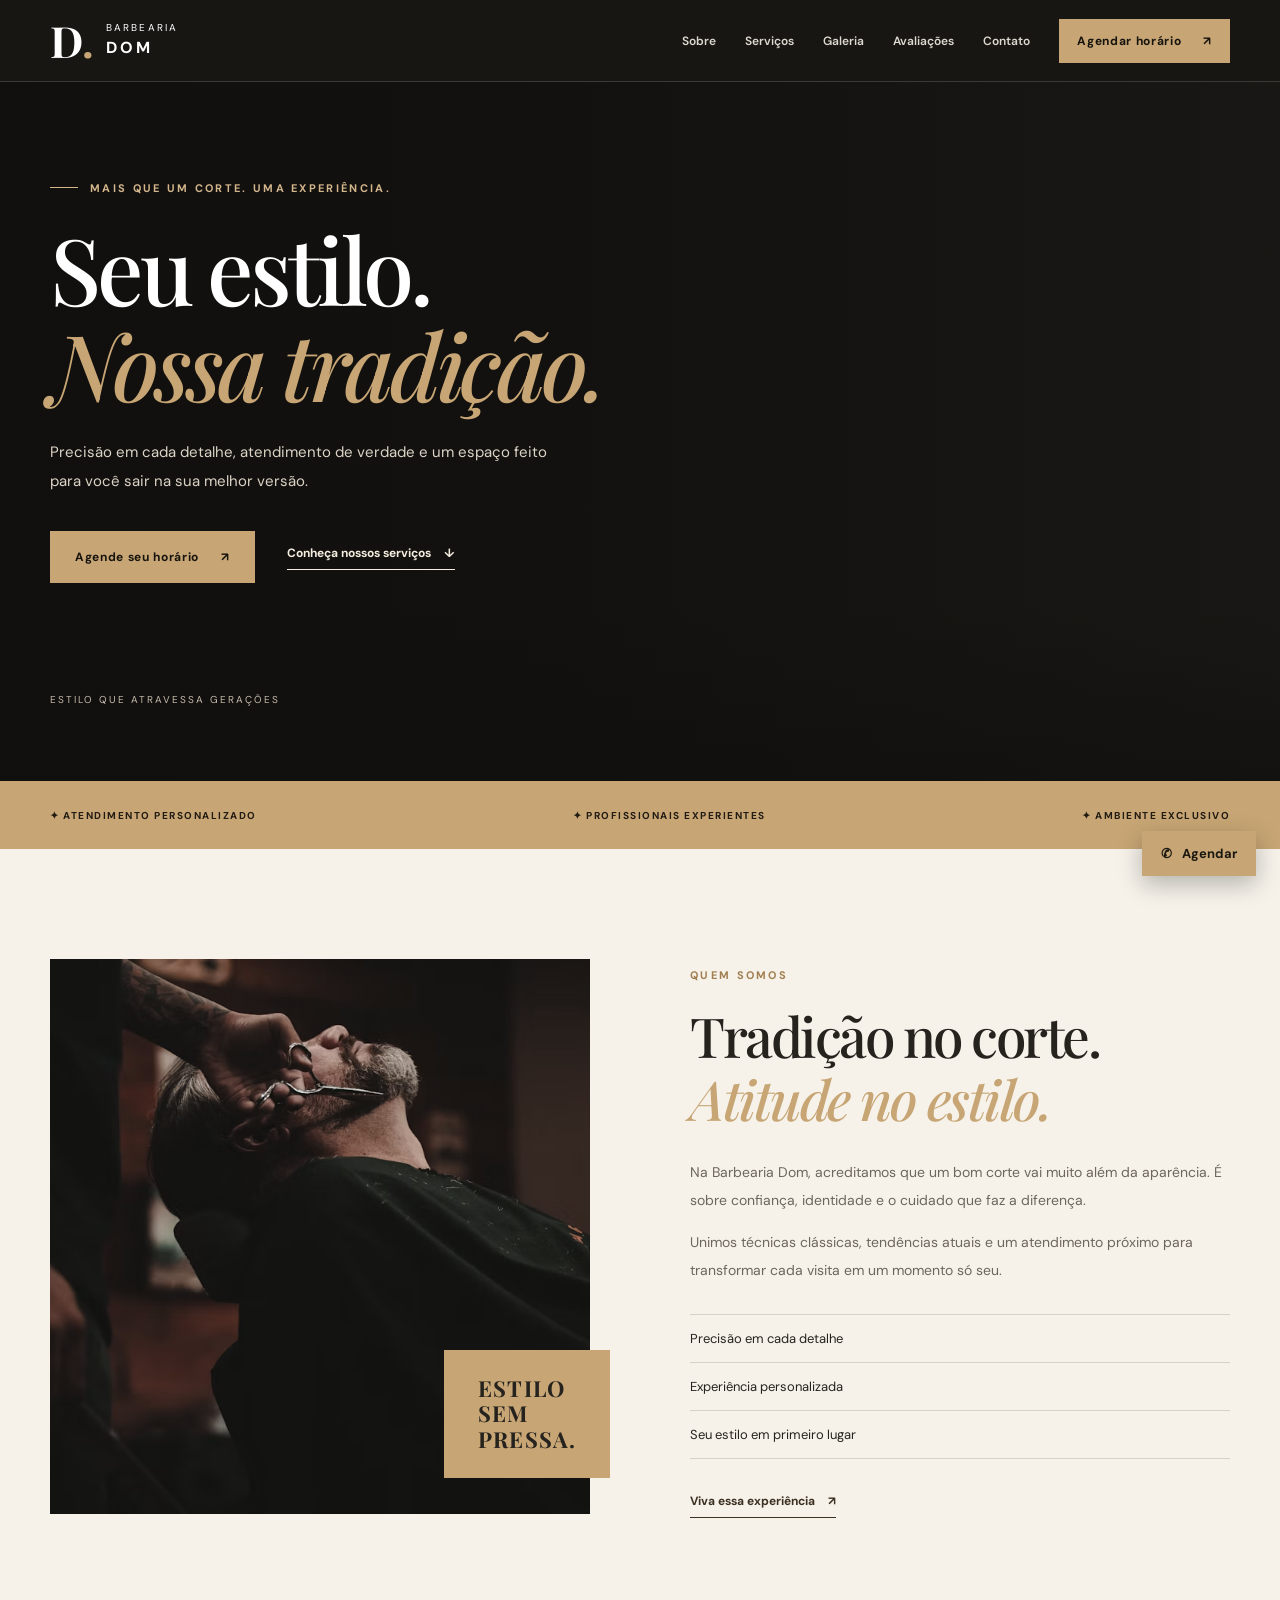
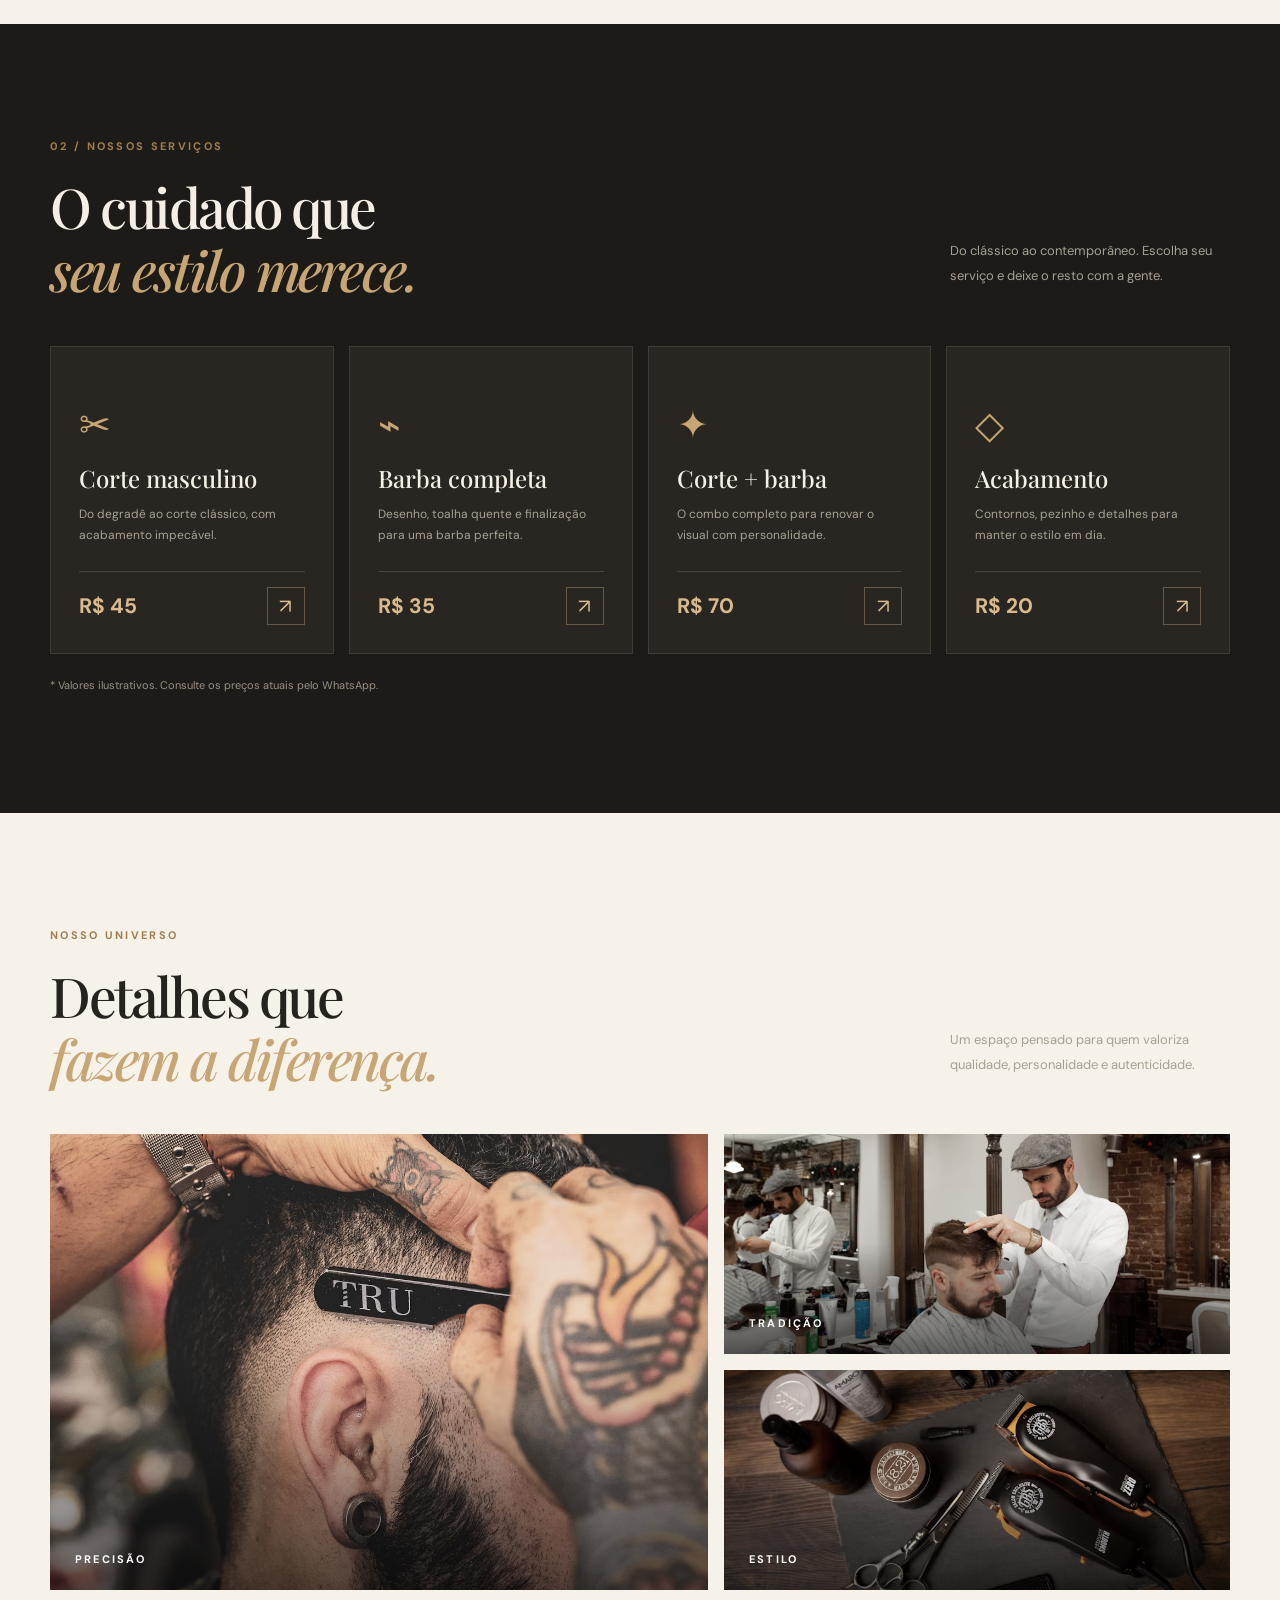
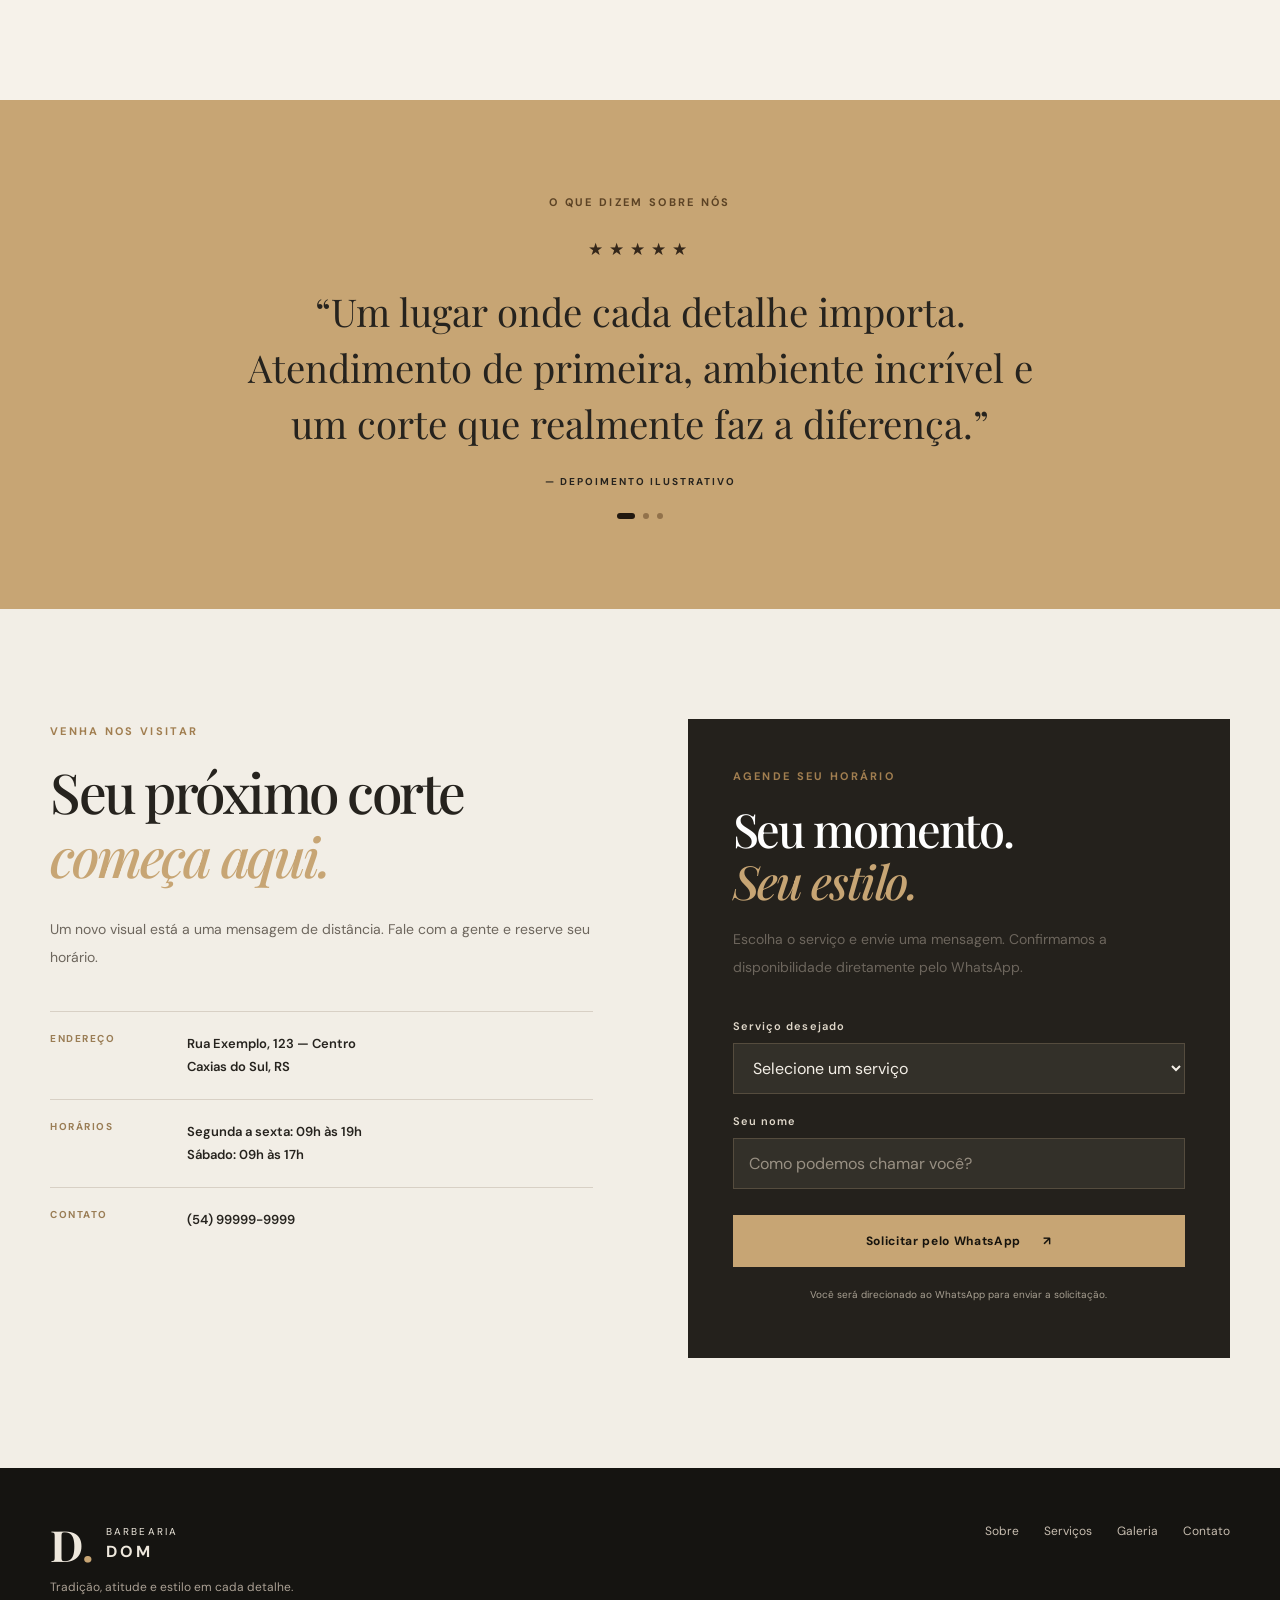
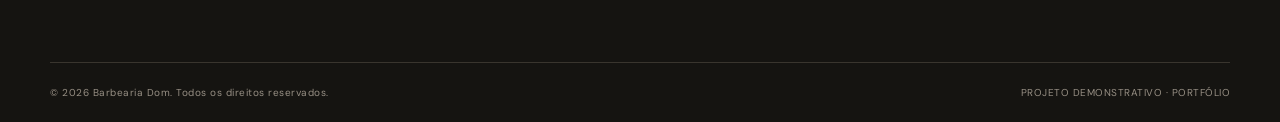
==== index.html @ 985c30ef "Publica site Barbearia Dom" ====
<!doctype html>
<html lang="pt-BR">
  <head>
    <meta charset="UTF-8" />
    <meta name="viewport" content="width=device-width, initial-scale=1" />
    <meta name="theme-color" content="#151411" />
    <meta
      name="description"
      content="Barbearia Dom — cortes clássicos, barba e estilo em um ambiente exclusivo. Agende seu horário."
    />
    <title>Barbearia Dom | Tradição & Estilo</title>
    <link rel="preconnect" href="https://fonts.googleapis.com" />
    <link rel="preconnect" href="https://fonts.gstatic.com" crossorigin />
    <link
      href="https://fonts.googleapis.com/css2?family=DM+Sans:wght@400;500;600;700&family=Playfair+Display:wght@500;600;700&display=swap"
      rel="stylesheet"
    />
    <link rel="stylesheet" href="style.css" />
    <script src="script.js" defer></script>
  </head>
  <body>
    <header class="header" id="inicio">
      <div class="container header-inner">
        <a href="#inicio" class="brand" aria-label="Barbearia Dom, início"
          ><span class="brand-mark">D<span>.</span></span
          ><span class="brand-text">BARBEARIA <strong>DOM</strong></span></a
        >
        <button
          class="menu-toggle"
          aria-label="Abrir menu"
          aria-expanded="false"
          aria-controls="menu"
        >
          <span></span><span></span><span></span>
        </button>
        <nav class="nav" id="menu" aria-label="Navegação principal">
          <a href="#sobre">Sobre</a><a href="#servicos">Serviços</a
          ><a href="#galeria">Galeria</a><a href="#avaliacoes">Avaliações</a
          ><a href="#contato">Contato</a>
          <a class="btn btn-small" href="#agendar"
            >Agendar horário <span aria-hidden="true">↗</span></a
          >
        </nav>
      </div>
    </header>
    <main>
      <section class="hero" aria-labelledby="hero-title">
        <div class="hero-photo"></div>
        <div class="hero-shade"></div>
        <div class="container hero-content">
          <span class="eyebrow"
            ><span class="line"></span> MAIS QUE UM CORTE. UMA
            EXPERIÊNCIA.</span
          >
          <h1 id="hero-title">Seu estilo.<br /><em>Nossa tradição.</em></h1>
          <p>
            Precisão em cada detalhe, atendimento de verdade e um espaço feito
            para você sair na sua melhor versão.
          </p>
          <div class="hero-actions">
            <a class="btn" href="#agendar"
              >Agende seu horário <span aria-hidden="true">↗</span></a
            ><a class="text-link" href="#servicos"
              >Conheça nossos serviços <span aria-hidden="true">↓</span></a
            >
          </div>
          <div class="hero-bottom">
            <span>ESTILO QUE ATRAVESSA GERAÇÕES</span>
          </div>
        </div>
      </section>
      <div class="highlights">
        <div class="container highlights-inner">
          <span>✦ ATENDIMENTO PERSONALIZADO</span
          ><span>✦ PROFISSIONAIS EXPERIENTES</span
          ><span>✦ AMBIENTE EXCLUSIVO</span>
        </div>
      </div>
      <section class="section about" id="sobre">
        <div class="container about-grid">
          <div class="about-image">
            <img
              src="imagens/sobre.jpg"
              alt="Barbeiro trabalhando com atenção aos detalhes"
              loading="lazy"
            />
            <div class="image-stamp">ESTILO<br />SEM<br />PRESSA.</div>
          </div>
          <div class="about-copy">
            <span class="eyebrow">QUEM SOMOS</span>
            <h2>Tradição no corte.<br /><em>Atitude no estilo.</em></h2>
            <p>
              Na Barbearia Dom, acreditamos que um bom corte vai muito além da
              aparência. É sobre confiança, identidade e o cuidado que faz a
              diferença.
            </p>
            <p>
              Unimos técnicas clássicas, tendências atuais e um atendimento
              próximo para transformar cada visita em um momento só seu.
            </p>
            <div class="about-features">
              <div>
                <span>Precisão em cada detalhe</span>
              </div>
              <div>
                <span>Experiência personalizada</span>
              </div>
              <div>
                <span>Seu estilo em primeiro lugar</span>
              </div>
            </div>
            <a href="#agendar" class="text-link dark"
              >Viva essa experiência <span aria-hidden="true">↗</span></a
            >
          </div>
        </div>
      </section>
      <section class="section services" id="servicos">
        <div class="container">
          <div class="section-heading">
            <div>
              <span class="eyebrow">02 / NOSSOS SERVIÇOS</span>
              <h2>O cuidado que<br /><em>seu estilo merece.</em></h2>
            </div>
            <p>
              Do clássico ao contemporâneo. Escolha seu serviço e deixe o resto
              com a gente.
            </p>
          </div>
          <div class="services-grid">
            <article class="service">
              <div class="service-icon">✂</div>
              <h3>Corte masculino</h3>
              <p>Do degradê ao corte clássico, com acabamento impecável.</p>
              <div class="service-footer">
                <strong>R$ 45</strong
                ><button
                  class="service-book"
                  data-service="Corte masculino"
                  aria-label="Agendar corte masculino"
                >
                  ↗
                </button>
              </div>
            </article>
            <article class="service">
              <div class="service-icon">⌁</div>
              <h3>Barba completa</h3>
              <p>
                Desenho, toalha quente e finalização para uma barba perfeita.
              </p>
              <div class="service-footer">
                <strong>R$ 35</strong
                ><button
                  class="service-book"
                  data-service="Barba completa"
                  aria-label="Agendar barba completa"
                >
                  ↗
                </button>
              </div>
            </article>
            <article class="service">
              <div class="service-icon">✦</div>
              <h3>Corte + barba</h3>
              <p>O combo completo para renovar o visual com personalidade.</p>
              <div class="service-footer">
                <strong>R$ 70</strong
                ><button
                  class="service-book"
                  data-service="Corte e barba"
                  aria-label="Agendar corte e barba"
                >
                  ↗
                </button>
              </div>
            </article>
            <article class="service">
              <div class="service-icon">◇</div>
              <h3>Acabamento</h3>
              <p>Contornos, pezinho e detalhes para manter o estilo em dia.</p>
              <div class="service-footer">
                <strong>R$ 20</strong
                ><button
                  class="service-book"
                  data-service="Acabamento"
                  aria-label="Agendar acabamento"
                >
                  ↗
                </button>
              </div>
            </article>
          </div>
          <p class="services-note">
            * Valores ilustrativos. Consulte os preços atuais pelo WhatsApp.
          </p>
        </div>
      </section>
      <section class="section gallery" id="galeria">
        <div class="container">
          <div class="section-heading">
            <div>
              <span class="eyebrow">NOSSO UNIVERSO</span>
              <h2>Detalhes que<br /><em>fazem a diferença.</em></h2>
            </div>
            <p>
              Um espaço pensado para quem valoriza qualidade, personalidade e
              autenticidade.
            </p>
          </div>
          <div class="gallery-grid">
            <div class="gallery-item gallery-large">
              <img
                src="imagens/galeria-1.jpg"
                alt="Barbeiro realizando corte masculino"
                loading="lazy"
              /><span>PRECISÃO</span>
            </div>
            <div class="gallery-item">
              <img
                src="imagens/galeria-3.jpg"
                alt="Detalhes de uma barbearia"
                loading="lazy"
              /><span>TRADIÇÃO</span>
            </div>
            <div class="gallery-item">
              <img
                src="imagens/galeria-2.jpg"
                alt="Equipamentos e ambiente de barbearia"
                loading="lazy"
              /><span>ESTILO</span>
            </div>
          </div>
        </div>
      </section>
      <section class="quote-section" id="avaliacoes">
        <div class="container quote-inner">
          <span class="eyebrow">O QUE DIZEM SOBRE NÓS</span>
          <div class="stars" aria-label="5 estrelas">★★★★★</div>
          <blockquote>
            “Um lugar onde cada detalhe importa. Atendimento de primeira,
            ambiente incrível e um corte que realmente faz a diferença.”
          </blockquote>
          <p>— DEPOIMENTO ILUSTRATIVO</p>
          <div class="quote-dots" aria-hidden="true">
            <span class="active"></span><span></span><span></span>
          </div>
        </div>
      </section>
      <section class="section contact" id="contato">
        <div class="container contact-grid">
          <div>
            <span class="eyebrow">VENHA NOS VISITAR</span>
            <h2>Seu próximo corte<br /><em>começa aqui.</em></h2>
            <p>
              Um novo visual está a uma mensagem de distância. Fale com a gente
              e reserve seu horário.
            </p>
            <div class="contact-list">
              <div>
                <span>ENDEREÇO</span
                ><strong
                  >Rua Exemplo, 123 — Centro<br />Caxias do Sul, RS</strong
                >
              </div>
              <div>
                <span>HORÁRIOS</span
                ><strong
                  >Segunda a sexta: 09h às 19h<br />Sábado: 09h às 17h</strong
                >
              </div>
              <div>
                <span>CONTATO</span
                ><strong id="phone-display">(54) 99999-9999</strong>
              </div>
            </div>
          </div>
          <div class="booking-card" id="agendar">
            <span class="eyebrow">AGENDE SEU HORÁRIO</span>
            <h3>Seu momento.<br /><em>Seu estilo.</em></h3>
            <p>
              Escolha o serviço e envie uma mensagem. Confirmamos a
              disponibilidade diretamente pelo WhatsApp.
            </p>
            <form id="booking-form">
              <label for="booking-service">Serviço desejado</label
              ><select id="booking-service" required>
                <option value="">Selecione um serviço</option>
                <option>Corte masculino</option>
                <option>Barba completa</option>
                <option>Corte e barba</option>
                <option>Acabamento</option></select
              ><label for="booking-name">Seu nome</label
              ><input
                id="booking-name"
                type="text"
                maxlength="80"
                placeholder="Como podemos chamar você?"
                required
              /><button class="btn" type="submit">
                Solicitar pelo WhatsApp <span aria-hidden="true">↗</span>
              </button>
              <p class="booking-hint">
                Você será direcionado ao WhatsApp para enviar a solicitação.
              </p>
            </form>
          </div>
        </div>
      </section>
    </main>
    <footer class="footer">
      <div class="container footer-top">
        <div>
          <a href="#inicio" class="brand"
            ><span class="brand-mark">D<span>.</span></span
            ><span class="brand-text">BARBEARIA <strong>DOM</strong></span></a
          >
          <p>Tradição, atitude e estilo em cada detalhe.</p>
        </div>
        <div class="footer-links">
          <a href="#sobre">Sobre</a><a href="#servicos">Serviços</a
          ><a href="#galeria">Galeria</a><a href="#contato">Contato</a>
        </div>
      </div>
      <div class="container footer-bottom">
        <span
          >© <span id="year"></span> Barbearia Dom. Todos os direitos
          reservados.</span
        ><span>PROJETO DEMONSTRATIVO · PORTFÓLIO</span>
      </div>
    </footer>
    <a href="#agendar" class="floating-book" aria-label="Agendar horário"
      >✆ <span>Agendar</span></a
    >
  </body>
</html>
---- style.css ----
:root {
  --bg: #151411;
  --dark: #1e1c18;
  --cream: #f6f2ea;
  --muted: #bdb5a7;
  --gold: #c7a574;
  --text: #26231e;
  --border: rgba(255, 255, 255, 0.15);
}
* {
  box-sizing: border-box;
}
html {
  scroll-behavior: smooth;
  scroll-padding-top: 82px;
}
body {
  margin: 0;
  font-family: "DM Sans", sans-serif;
  color: var(--text);
  background: var(--cream);
}
a {
  color: inherit;
  text-decoration: none;
}
button,
input,
select {
  font: inherit;
}
button {
  cursor: pointer;
}
img {
  display: block;
  width: 100%;
  height: 100%;
  object-fit: cover;
}
.container {
  width: min(1180px, calc(100% - 48px));
  margin: auto;
}
.header {
  height: 82px;
  position: sticky;
  top: 0;
  z-index: 100;
  background: #171612;
  color: #fff;
  border-bottom: 1px solid var(--border);
}
.header-inner {
  height: 100%;
  display: flex;
  align-items: center;
  justify-content: space-between;
}
.brand {
  display: inline-flex;
  align-items: center;
  gap: 12px;
  flex-shrink: 0;
}
.brand-mark {
  font-family: "Playfair Display", serif;
  font-size: 43px;
  font-weight: 700;
  line-height: 1;
}
.brand-mark span {
  color: var(--gold);
}
.brand-text {
  font-size: 10px;
  letter-spacing: 0.21em;
  line-height: 1.55;
}
.brand-text strong {
  display: block;
  font-size: 16px;
  letter-spacing: 0.19em;
}
.nav {
  display: flex;
  align-items: center;
  gap: 29px;
}
.nav > a:not(.btn) {
  font-size: 12px;
  font-weight: 600;
  color: #ded9d0;
  transition: color 0.2s;
}
.nav > a:hover {
  color: var(--gold);
}
.btn {
  display: inline-flex;
  justify-content: center;
  align-items: center;
  gap: 22px;
  padding: 17px 24px;
  background: var(--gold);
  border: 1px solid var(--gold);
  color: #17140e;
  font-weight: 700;
  font-size: 12px;
  letter-spacing: 0.055em;
  transition:
    background 0.2s,
    transform 0.2s;
}
.btn:hover {
  background: #dfbd8b;
  transform: translateY(-2px);
}
.btn-small {
  padding: 13px 17px;
}
.menu-toggle {
  display: none;
  background: none;
  border: 0;
  padding: 10px;
}
.menu-toggle span {
  display: block;
  width: 25px;
  height: 2px;
  background: #fff;
  margin: 5px 0;
}
.hero {
  position: relative;
  min-height: 670px;
  background: #1a1916;
  color: white;
  display: flex;
  align-items: center;
  overflow: hidden;
}
.hero-photo {
  position: absolute;
  inset: 0;
  background: url("https://images.unsplash.com/photo-1599351431202-1e0f0137899a?auto=format&fit=crop&w=1900&q=90")
    center 38% / cover;
}
.hero-shade {
  position: absolute;
  inset: 0;
  background:
    linear-gradient(
      90deg,
      rgba(16, 15, 13, 0.95) 0%,
      rgba(16, 15, 13, 0.78) 44%,
      rgba(16, 15, 13, 0.16) 100%
    ),
    linear-gradient(0deg, rgba(15, 14, 12, 0.6), transparent 25%);
}
.hero-content {
  position: relative;
  z-index: 1;
  padding: 90px 0 75px;
}
.eyebrow {
  display: inline-flex;
  align-items: center;
  gap: 12px;
  font-size: 11px;
  font-weight: 700;
  letter-spacing: 0.21em;
  color: #a17e50;
  text-transform: uppercase;
}
.hero .eyebrow {
  color: #d4b68c;
}
.line {
  height: 1px;
  width: 28px;
  background: currentColor;
}
.hero h1,
h2,
.booking-card h3 {
  font-family: "Playfair Display", serif;
  letter-spacing: -0.045em;
  font-weight: 500;
}
.hero h1 {
  font-size: clamp(55px, 7.2vw, 104px);
  line-height: 1.05;
  margin: 25px 0;
}
.hero h1 em,
h2 em,
.booking-card h3 em {
  color: var(--gold);
  font-weight: 500;
}
.hero p {
  max-width: 500px;
  color: #ddd4c7;
  line-height: 1.9;
  font-size: 15px;
}
.hero-actions {
  display: flex;
  align-items: center;
  gap: 32px;
  margin-top: 36px;
  flex-wrap: wrap;
}
.text-link {
  font-size: 12px;
  font-weight: 700;
  border-bottom: 1px solid currentColor;
  padding-bottom: 8px;
  color: #f5ede0;
}
.text-link span {
  margin-left: 10px;
}
.text-link.dark {
  color: #3c3021;
}
.hero-bottom {
  display: flex;
  justify-content: space-between;
  margin-top: 110px;
  font-size: 10px;
  letter-spacing: 0.2em;
  color: #c5baab;
}
.highlights {
  background: #c7a574;
  color: #211b13;
}
.highlights-inner {
  min-height: 68px;
  display: flex;
  align-items: center;
  justify-content: space-between;
  gap: 18px;
}
.highlights span {
  font-size: 10px;
  letter-spacing: 0.15em;
  font-weight: 700;
}
.section {
  padding: 110px 0;
}
.about-grid {
  display: grid;
  grid-template-columns: 1fr 1fr;
  gap: 100px;
  align-items: center;
}
.about-image {
  height: 555px;
  position: relative;
  background: #bcb0a0;
}
.about-image img {
  filter: saturate(0.7);
}
.image-stamp {
  position: absolute;
  right: -20px;
  bottom: 36px;
  background: var(--gold);
  padding: 26px 34px;
  font-family: "Playfair Display", serif;
  font-size: 22px;
  font-weight: 700;
  line-height: 1.15;
  letter-spacing: 0.05em;
}
.about h2,
.section-heading h2,
.contact h2 {
  font-size: clamp(39px, 4.3vw, 62px);
  line-height: 1.15;
  margin: 20px 0 28px;
}
.about-copy > p,
.contact-grid > div > p {
  font-size: 14px;
  line-height: 2;
  color: #6d665d;
}
.about-features {
  margin: 30px 0;
  border-top: 1px solid #d9d1c5;
}
.about-features > div {
  display: flex;
  gap: 20px;
  padding: 15px 0;
  border-bottom: 1px solid #d9d1c5;
  font-size: 13px;
}
.about-features strong {
  color: #ae8a5b;
}
.services {
  background: #1d1b18;
  color: #f4eee4;
}
.section-heading {
  display: flex;
  justify-content: space-between;
  align-items: end;
  gap: 30px;
  margin-bottom: 44px;
}
.section-heading h2 {
  margin-bottom: 0;
}
.section-heading > p {
  max-width: 280px;
  color: #a8a092;
  font-size: 13px;
  line-height: 1.9;
}
.services-grid {
  display: grid;
  grid-template-columns: repeat(4, 1fr);
  gap: 15px;
}
.service {
  background: #292621;
  border: 1px solid #403b33;
  padding: 28px;
  min-height: 300px;
  display: flex;
  flex-direction: column;
  transition:
    border-color 0.2s,
    transform 0.2s;
}
.service:hover {
  border-color: var(--gold);
  transform: translateY(-4px);
}
.service-number {
  font-size: 10px;
  color: #968a79;
  letter-spacing: 0.2em;
}
.service-icon {
  font-size: 38px;
  color: var(--gold);
  margin: 25px 0 12px;
}
.service h3 {
  font-family: "Playfair Display", serif;
  font-size: 24px;
  font-weight: 500;
  margin: 0 0 10px;
}
.service p {
  color: #a8a093;
  font-size: 12px;
  line-height: 1.8;
  margin: 0 0 24px;
}
.service-footer {
  margin-top: auto;
  padding-top: 15px;
  border-top: 1px solid #49443c;
  display: flex;
  align-items: center;
  justify-content: space-between;
}
.service-footer strong {
  font-size: 21px;
  color: #d9ba8e;
}
.service-book {
  width: 38px;
  height: 38px;
  border: 1px solid #655847;
  color: #d9ba8e;
  background: transparent;
  font-size: 20px;
}
.service-book:hover {
  background: var(--gold);
  color: #17140e;
}
.services-note {
  font-size: 11px;
  color: #999083;
  margin-top: 24px;
}
.gallery-grid {
  display: grid;
  grid-template-columns: 1.3fr 1fr;
  grid-template-rows: 220px 220px;
  gap: 16px;
}
.gallery-item {
  position: relative;
  overflow: hidden;
  background: #b6afa5;
}
.gallery-large {
  grid-row: span 2;
}
.gallery-item img {
  transition: transform 0.5s;
  filter: saturate(0.65);
}
.gallery-item:hover img {
  transform: scale(1.06);
}
.gallery-item:after {
  content: "";
  position: absolute;
  inset: 50% 0 0;
  background: linear-gradient(transparent, rgba(0, 0, 0, 0.6));
}
.gallery-item span {
  position: absolute;
  z-index: 1;
  bottom: 24px;
  left: 25px;
  color: white;
  font-size: 11px;
  letter-spacing: 0.2em;
  font-weight: 700;
}
.quote-section {
  background: #c7a574;
  text-align: center;
  padding: 90px 0;
}
.quote-inner {
  max-width: 840px;
}
.quote-inner .eyebrow {
  color: #5c4325;
}
.stars {
  margin-top: 27px;
  letter-spacing: 6px;
  color: #34271a;
  font-size: 17px;
}
.quote-inner blockquote {
  font-family: "Playfair Display", serif;
  font-size: clamp(25px, 3vw, 40px);
  line-height: 1.45;
  margin: 24px 0;
}
.quote-inner p {
  font-size: 10px;
  letter-spacing: 0.2em;
  font-weight: 700;
}
.quote-dots {
  display: flex;
  gap: 8px;
  justify-content: center;
  margin-top: 25px;
}
.quote-dots span {
  width: 6px;
  height: 6px;
  background: #92724b;
  border-radius: 50%;
}
.quote-dots .active {
  background: #21180f;
  width: 18px;
  border-radius: 5px;
}
.contact {
  background: #f2eee6;
}
.contact-grid {
  display: grid;
  grid-template-columns: 1fr 1fr;
  gap: 95px;
  align-items: start;
}
.contact-list {
  margin-top: 40px;
}
.contact-list > div {
  display: grid;
  grid-template-columns: 125px 1fr;
  gap: 12px;
  padding: 20px 0;
  border-top: 1px solid #d8d0c5;
}
.contact-list span {
  font-size: 10px;
  letter-spacing: 0.15em;
  color: #9a7d55;
  font-weight: 700;
}
.contact-list strong {
  font-size: 13px;
  line-height: 1.8;
  font-weight: 600;
}
.booking-card {
  background: #24211c;
  color: #fff;
  padding: 45px;
}
.booking-card h3 {
  font-size: 47px;
  line-height: 1.1;
  margin: 18px 0;
}
.booking-card > p {
  color: #b7ad9e;
  font-size: 13px;
  line-height: 1.9;
  margin-bottom: 28px;
}
.booking-card form {
  display: flex;
  flex-direction: column;
  gap: 10px;
}
.booking-card label {
  font-size: 11px;
  letter-spacing: 0.1em;
  color: #e0d8ca;
  font-weight: 600;
  margin-top: 10px;
}
.booking-card select,
.booking-card input {
  height: 51px;
  padding: 0 15px;
  background: #333029;
  border: 1px solid #554c3e;
  color: #f4efe7;
  border-radius: 0;
  width: 100%;
}
.booking-card input::placeholder {
  color: #999083;
}
.booking-card .btn {
  margin-top: 16px;
}
.booking-hint {
  font-size: 10px;
  color: #a8a092;
  text-align: center;
  line-height: 1.6;
}
.footer {
  background: #151411;
  color: #eee8dd;
  padding: 55px 0 0;
}
.footer-top {
  display: flex;
  justify-content: space-between;
  align-items: start;
  padding-bottom: 55px;
}
.footer-top p {
  font-size: 12px;
  color: #aaa094;
}
.footer-links {
  display: flex;
  gap: 25px;
  flex-wrap: wrap;
  font-size: 12px;
  color: #c7bdb0;
}
.footer-links a:hover {
  color: var(--gold);
}
.footer-bottom {
  border-top: 1px solid #39352e;
  display: flex;
  justify-content: space-between;
  gap: 20px;
  padding: 23px 0;
  color: #978f84;
  font-size: 10px;
  letter-spacing: 0.05em;
}
.floating-book {
  position: fixed;
  bottom: 24px;
  right: 24px;
  z-index: 50;
  background: var(--gold);
  color: #1b1711;
  box-shadow: 0 8px 25px #0004;
  padding: 14px 19px;
  font-size: 13px;
  font-weight: 700;
  display: flex;
  align-items: center;
  gap: 10px;
}
.floating-book:hover {
  background: #e1bd88;
}
@media (max-width: 1050px) {
  .nav {
    gap: 15px;
  }
  .nav > a:not(.btn) {
    font-size: 11px;
  }
  .about-grid,
  .contact-grid {
    gap: 45px;
  }
  .services-grid {
    grid-template-columns: repeat(2, 1fr);
  }
  .service {
    min-height: 270px;
  }
  .about-image {
    height: 500px;
  }
}
@media (max-width: 760px) {
  .container {
    width: min(100% - 36px, 1180px);
  }
  .header {
    height: 70px;
  }
  .menu-toggle {
    display: block;
    z-index: 2;
  }
  .nav {
    position: absolute;
    top: 70px;
    left: 0;
    right: 0;
    background: #171612;
    display: none;
    flex-direction: column;
    align-items: stretch;
    padding: 22px 18px 28px;
    gap: 0;
    border-top: 1px solid #3a362f;
    box-shadow: 0 18px 30px #0005;
  }
  .nav.open {
    display: flex;
  }
  .nav a {
    padding: 13px 10px;
  }
  .nav .btn {
    margin-top: 10px;
  }
  .hero {
    min-height: 620px;
  }
  .hero-photo {
    background-position: 62% center;
  }
  .hero-shade {
    background:
      linear-gradient(90deg, rgba(16, 15, 13, 0.94), rgba(16, 15, 13, 0.52)),
      linear-gradient(0deg, rgba(16, 15, 13, 0.7), transparent 40%);
  }
  .hero-content {
    padding: 70px 0 35px;
  }
  .hero h1 {
    font-size: clamp(52px, 11vw, 78px);
  }
  .hero-bottom {
    margin-top: 95px;
  }
  .highlights-inner {
    justify-content: center;
    flex-wrap: wrap;
    padding: 17px 0;
    gap: 10px 25px;
  }
  .highlights span {
    font-size: 9px;
  }
  .section {
    padding: 70px 0;
  }
  .about-grid,
  .contact-grid {
    grid-template-columns: 1fr;
    gap: 42px;
  }
  .about-image {
    height: 420px;
    margin-right: 14px;
  }
  .about-copy {
    padding-top: 5px;
  }
  .section-heading {
    display: block;
  }
  .section-heading > p {
    max-width: 480px;
  }
  .gallery-grid {
    grid-template-rows: 190px 190px;
  }
  .quote-section {
    padding: 70px 0;
  }
  .footer-top {
    gap: 30px;
    flex-direction: column;
  }
  .footer-bottom {
    flex-direction: column;
  }
  .booking-card {
    padding: 32px 25px;
  }
}
@media (max-width: 480px) {
  .hero-actions {
    align-items: flex-start;
    flex-direction: column;
    gap: 23px;
  }
  .hero-bottom {
    font-size: 8px;
  }
  .highlights span {
    font-size: 8px;
  }
  .services-grid {
    grid-template-columns: 1fr;
  }
  .service {
    min-height: 255px;
  }
  .gallery-grid {
    grid-template-columns: 1fr 1fr;
    grid-template-rows: 210px 145px;
  }
  .gallery-large {
    grid-column: span 2;
    grid-row: span 1;
  }
  .gallery-item span {
    font-size: 9px;
    left: 12px;
    bottom: 15px;
  }
  .contact-list > div {
    grid-template-columns: 90px 1fr;
  }
  .booking-card h3 {
    font-size: 40px;
  }
  .floating-book {
    right: 15px;
    bottom: 15px;
  }
  .image-stamp {
    right: -12px;
    padding: 18px;
    font-size: 18px;
  }
}
@media (prefers-reduced-motion: reduce) {
  html {
    scroll-behavior: auto;
  }
  *,
  *:before,
  *:after {
    transition: none !important;
    animation: none !important;
  }
}
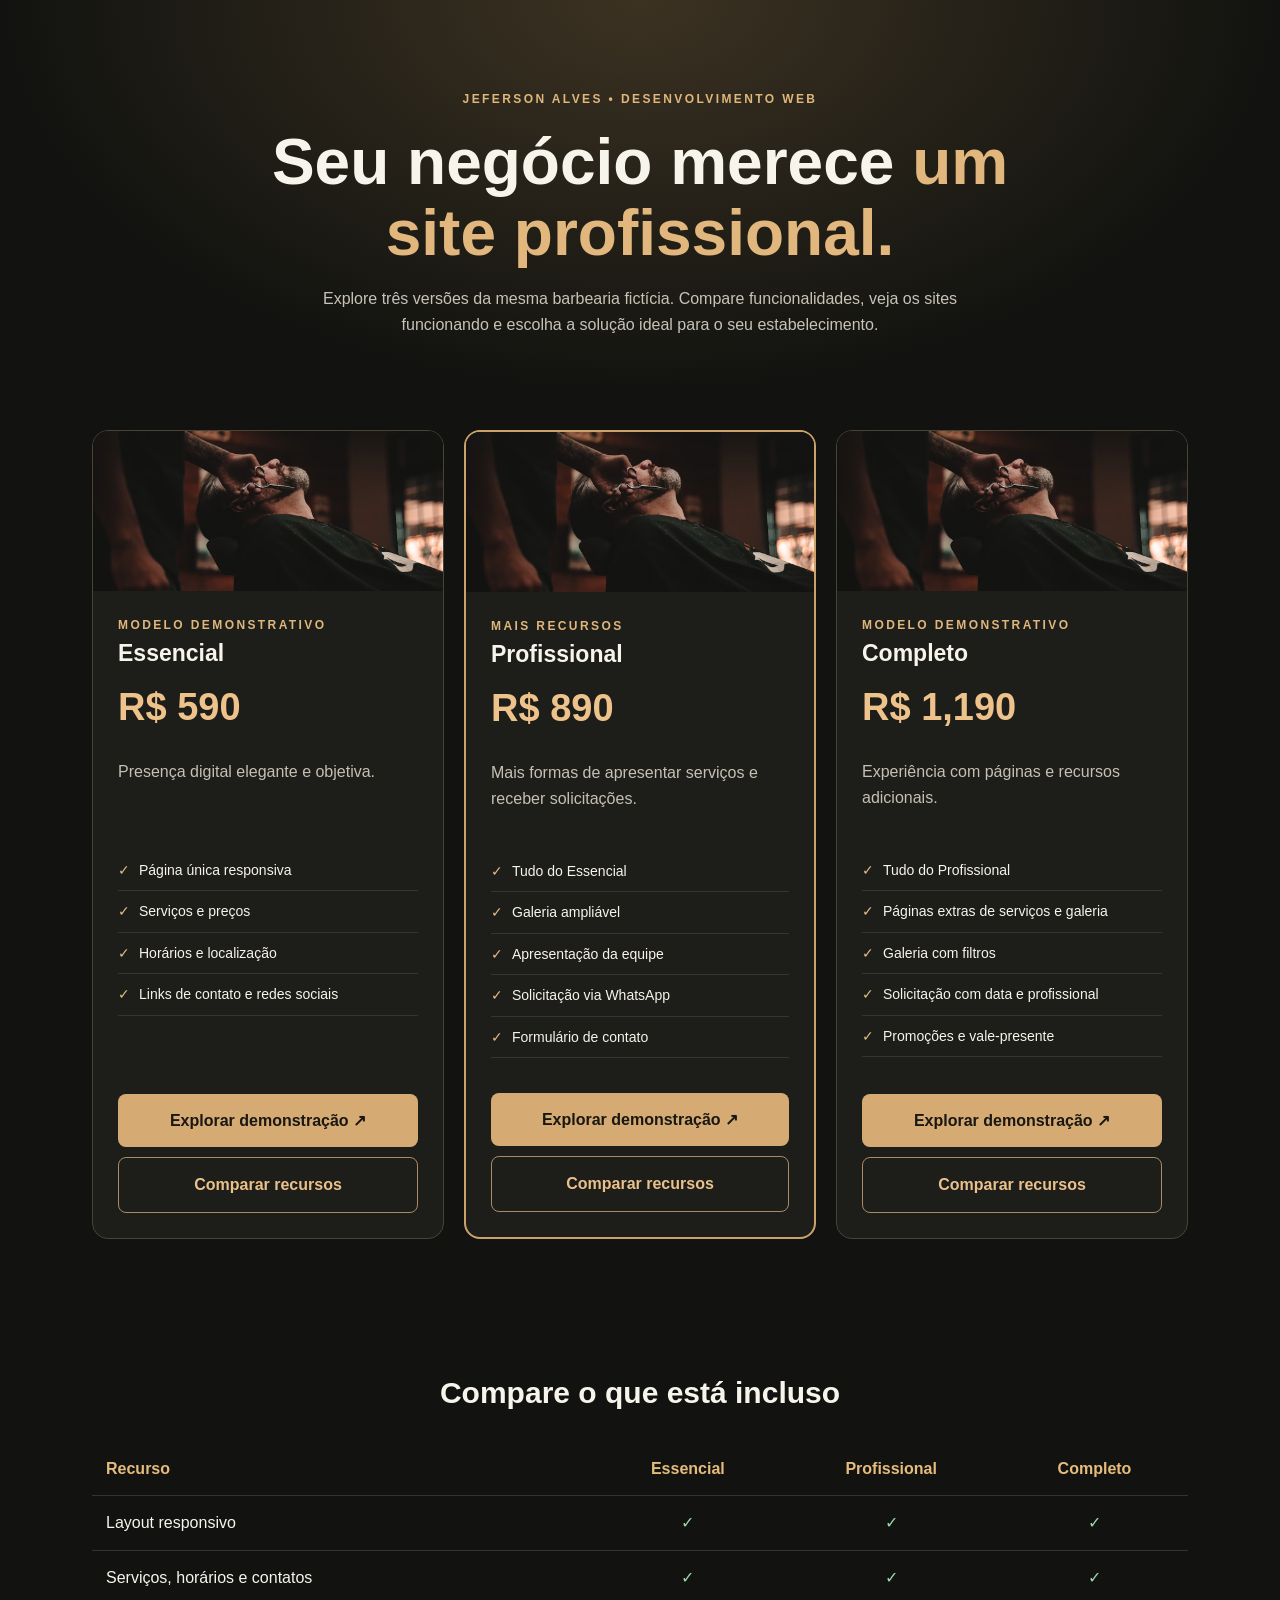
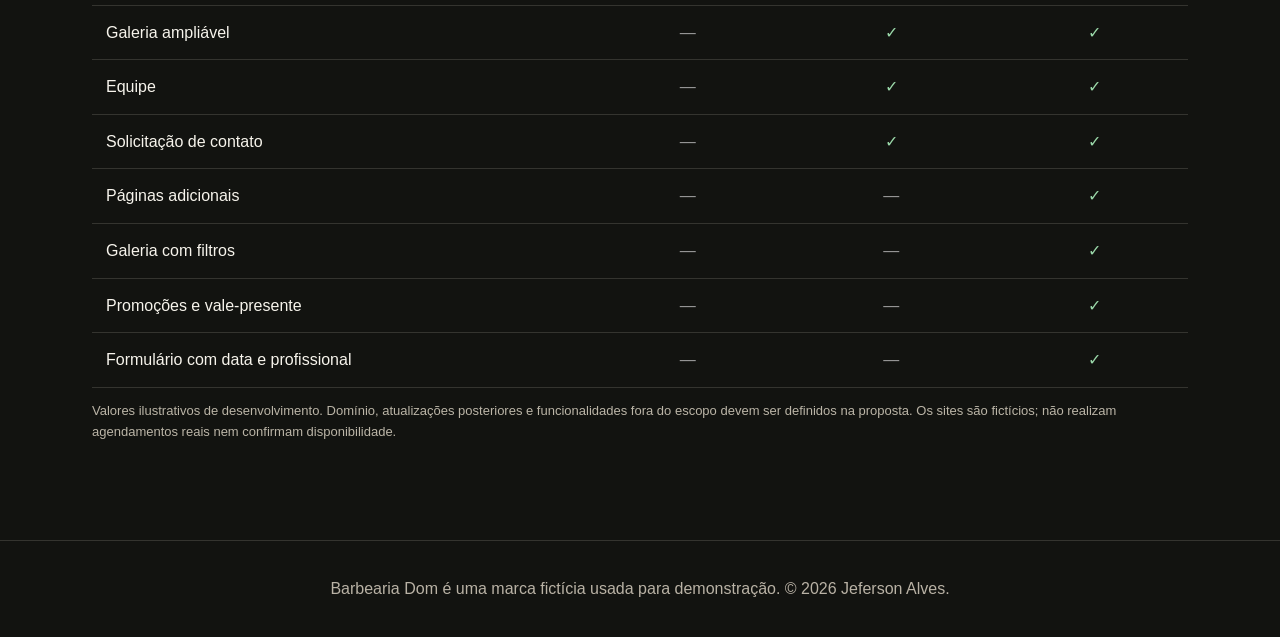
==== commit 0a92076c: "Atualiza Barbearia Dom para V3 com tres planos" ====
--- a/index.html
+++ b/index.html
@@ -1,336 +1,4 @@
-<!doctype html>
-<html lang="pt-BR">
-  <head>
-    <meta charset="UTF-8" />
-    <meta name="viewport" content="width=device-width, initial-scale=1" />
-    <meta name="theme-color" content="#151411" />
-    <meta
-      name="description"
-      content="Barbearia Dom — cortes clássicos, barba e estilo em um ambiente exclusivo. Agende seu horário."
-    />
-    <title>Barbearia Dom | Tradição & Estilo</title>
-    <link rel="preconnect" href="https://fonts.googleapis.com" />
-    <link rel="preconnect" href="https://fonts.gstatic.com" crossorigin />
-    <link
-      href="https://fonts.googleapis.com/css2?family=DM+Sans:wght@400;500;600;700&family=Playfair+Display:wght@500;600;700&display=swap"
-      rel="stylesheet"
-    />
-    <link rel="stylesheet" href="style.css" />
-    <script src="script.js" defer></script>
-  </head>
-  <body>
-    <header class="header" id="inicio">
-      <div class="container header-inner">
-        <a href="#inicio" class="brand" aria-label="Barbearia Dom, início"
-          ><span class="brand-mark">D<span>.</span></span
-          ><span class="brand-text">BARBEARIA <strong>DOM</strong></span></a
-        >
-        <button
-          class="menu-toggle"
-          aria-label="Abrir menu"
-          aria-expanded="false"
-          aria-controls="menu"
-        >
-          <span></span><span></span><span></span>
-        </button>
-        <nav class="nav" id="menu" aria-label="Navegação principal">
-          <a href="#sobre">Sobre</a><a href="#servicos">Serviços</a
-          ><a href="#galeria">Galeria</a><a href="#avaliacoes">Avaliações</a
-          ><a href="#contato">Contato</a>
-          <a class="btn btn-small" href="#agendar"
-            >Agendar horário <span aria-hidden="true">↗</span></a
-          >
-        </nav>
-      </div>
-    </header>
-    <main>
-      <section class="hero" aria-labelledby="hero-title">
-        <div class="hero-photo"></div>
-        <div class="hero-shade"></div>
-        <div class="container hero-content">
-          <span class="eyebrow"
-            ><span class="line"></span> MAIS QUE UM CORTE. UMA
-            EXPERIÊNCIA.</span
-          >
-          <h1 id="hero-title">Seu estilo.<br /><em>Nossa tradição.</em></h1>
-          <p>
-            Precisão em cada detalhe, atendimento de verdade e um espaço feito
-            para você sair na sua melhor versão.
-          </p>
-          <div class="hero-actions">
-            <a class="btn" href="#agendar"
-              >Agende seu horário <span aria-hidden="true">↗</span></a
-            ><a class="text-link" href="#servicos"
-              >Conheça nossos serviços <span aria-hidden="true">↓</span></a
-            >
-          </div>
-          <div class="hero-bottom">
-            <span>ESTILO QUE ATRAVESSA GERAÇÕES</span>
-          </div>
-        </div>
-      </section>
-      <div class="highlights">
-        <div class="container highlights-inner">
-          <span>✦ ATENDIMENTO PERSONALIZADO</span
-          ><span>✦ PROFISSIONAIS EXPERIENTES</span
-          ><span>✦ AMBIENTE EXCLUSIVO</span>
-        </div>
-      </div>
-      <section class="section about" id="sobre">
-        <div class="container about-grid">
-          <div class="about-image">
-            <img
-              src="imagens/sobre.jpg"
-              alt="Barbeiro trabalhando com atenção aos detalhes"
-              loading="lazy"
-            />
-            <div class="image-stamp">ESTILO<br />SEM<br />PRESSA.</div>
-          </div>
-          <div class="about-copy">
-            <span class="eyebrow">QUEM SOMOS</span>
-            <h2>Tradição no corte.<br /><em>Atitude no estilo.</em></h2>
-            <p>
-              Na Barbearia Dom, acreditamos que um bom corte vai muito além da
-              aparência. É sobre confiança, identidade e o cuidado que faz a
-              diferença.
-            </p>
-            <p>
-              Unimos técnicas clássicas, tendências atuais e um atendimento
-              próximo para transformar cada visita em um momento só seu.
-            </p>
-            <div class="about-features">
-              <div>
-                <span>Precisão em cada detalhe</span>
-              </div>
-              <div>
-                <span>Experiência personalizada</span>
-              </div>
-              <div>
-                <span>Seu estilo em primeiro lugar</span>
-              </div>
-            </div>
-            <a href="#agendar" class="text-link dark"
-              >Viva essa experiência <span aria-hidden="true">↗</span></a
-            >
-          </div>
-        </div>
-      </section>
-      <section class="section services" id="servicos">
-        <div class="container">
-          <div class="section-heading">
-            <div>
-              <span class="eyebrow">02 / NOSSOS SERVIÇOS</span>
-              <h2>O cuidado que<br /><em>seu estilo merece.</em></h2>
-            </div>
-            <p>
-              Do clássico ao contemporâneo. Escolha seu serviço e deixe o resto
-              com a gente.
-            </p>
-          </div>
-          <div class="services-grid">
-            <article class="service">
-              <div class="service-icon">✂</div>
-              <h3>Corte masculino</h3>
-              <p>Do degradê ao corte clássico, com acabamento impecável.</p>
-              <div class="service-footer">
-                <strong>R$ 45</strong
-                ><button
-                  class="service-book"
-                  data-service="Corte masculino"
-                  aria-label="Agendar corte masculino"
-                >
-                  ↗
-                </button>
-              </div>
-            </article>
-            <article class="service">
-              <div class="service-icon">⌁</div>
-              <h3>Barba completa</h3>
-              <p>
-                Desenho, toalha quente e finalização para uma barba perfeita.
-              </p>
-              <div class="service-footer">
-                <strong>R$ 35</strong
-                ><button
-                  class="service-book"
-                  data-service="Barba completa"
-                  aria-label="Agendar barba completa"
-                >
-                  ↗
-                </button>
-              </div>
-            </article>
-            <article class="service">
-              <div class="service-icon">✦</div>
-              <h3>Corte + barba</h3>
-              <p>O combo completo para renovar o visual com personalidade.</p>
-              <div class="service-footer">
-                <strong>R$ 70</strong
-                ><button
-                  class="service-book"
-                  data-service="Corte e barba"
-                  aria-label="Agendar corte e barba"
-                >
-                  ↗
-                </button>
-              </div>
-            </article>
-            <article class="service">
-              <div class="service-icon">◇</div>
-              <h3>Acabamento</h3>
-              <p>Contornos, pezinho e detalhes para manter o estilo em dia.</p>
-              <div class="service-footer">
-                <strong>R$ 20</strong
-                ><button
-                  class="service-book"
-                  data-service="Acabamento"
-                  aria-label="Agendar acabamento"
-                >
-                  ↗
-                </button>
-              </div>
-            </article>
-          </div>
-          <p class="services-note">
-            * Valores ilustrativos. Consulte os preços atuais pelo WhatsApp.
-          </p>
-        </div>
-      </section>
-      <section class="section gallery" id="galeria">
-        <div class="container">
-          <div class="section-heading">
-            <div>
-              <span class="eyebrow">NOSSO UNIVERSO</span>
-              <h2>Detalhes que<br /><em>fazem a diferença.</em></h2>
-            </div>
-            <p>
-              Um espaço pensado para quem valoriza qualidade, personalidade e
-              autenticidade.
-            </p>
-          </div>
-          <div class="gallery-grid">
-            <div class="gallery-item gallery-large">
-              <img
-                src="imagens/galeria-1.jpg"
-                alt="Barbeiro realizando corte masculino"
-                loading="lazy"
-              /><span>PRECISÃO</span>
-            </div>
-            <div class="gallery-item">
-              <img
-                src="imagens/galeria-3.jpg"
-                alt="Detalhes de uma barbearia"
-                loading="lazy"
-              /><span>TRADIÇÃO</span>
-            </div>
-            <div class="gallery-item">
-              <img
-                src="imagens/galeria-2.jpg"
-                alt="Equipamentos e ambiente de barbearia"
-                loading="lazy"
-              /><span>ESTILO</span>
-            </div>
-          </div>
-        </div>
-      </section>
-      <section class="quote-section" id="avaliacoes">
-        <div class="container quote-inner">
-          <span class="eyebrow">O QUE DIZEM SOBRE NÓS</span>
-          <div class="stars" aria-label="5 estrelas">★★★★★</div>
-          <blockquote>
-            “Um lugar onde cada detalhe importa. Atendimento de primeira,
-            ambiente incrível e um corte que realmente faz a diferença.”
-          </blockquote>
-          <p>— DEPOIMENTO ILUSTRATIVO</p>
-          <div class="quote-dots" aria-hidden="true">
-            <span class="active"></span><span></span><span></span>
-          </div>
-        </div>
-      </section>
-      <section class="section contact" id="contato">
-        <div class="container contact-grid">
-          <div>
-            <span class="eyebrow">VENHA NOS VISITAR</span>
-            <h2>Seu próximo corte<br /><em>começa aqui.</em></h2>
-            <p>
-              Um novo visual está a uma mensagem de distância. Fale com a gente
-              e reserve seu horário.
-            </p>
-            <div class="contact-list">
-              <div>
-                <span>ENDEREÇO</span
-                ><strong
-                  >Rua Exemplo, 123 — Centro<br />Caxias do Sul, RS</strong
-                >
-              </div>
-              <div>
-                <span>HORÁRIOS</span
-                ><strong
-                  >Segunda a sexta: 09h às 19h<br />Sábado: 09h às 17h</strong
-                >
-              </div>
-              <div>
-                <span>CONTATO</span
-                ><strong id="phone-display">(54) 99999-9999</strong>
-              </div>
-            </div>
-          </div>
-          <div class="booking-card" id="agendar">
-            <span class="eyebrow">AGENDE SEU HORÁRIO</span>
-            <h3>Seu momento.<br /><em>Seu estilo.</em></h3>
-            <p>
-              Escolha o serviço e envie uma mensagem. Confirmamos a
-              disponibilidade diretamente pelo WhatsApp.
-            </p>
-            <form id="booking-form">
-              <label for="booking-service">Serviço desejado</label
-              ><select id="booking-service" required>
-                <option value="">Selecione um serviço</option>
-                <option>Corte masculino</option>
-                <option>Barba completa</option>
-                <option>Corte e barba</option>
-                <option>Acabamento</option></select
-              ><label for="booking-name">Seu nome</label
-              ><input
-                id="booking-name"
-                type="text"
-                maxlength="80"
-                placeholder="Como podemos chamar você?"
-                required
-              /><button class="btn" type="submit">
-                Solicitar pelo WhatsApp <span aria-hidden="true">↗</span>
-              </button>
-              <p class="booking-hint">
-                Você será direcionado ao WhatsApp para enviar a solicitação.
-              </p>
-            </form>
-          </div>
-        </div>
-      </section>
-    </main>
-    <footer class="footer">
-      <div class="container footer-top">
-        <div>
-          <a href="#inicio" class="brand"
-            ><span class="brand-mark">D<span>.</span></span
-            ><span class="brand-text">BARBEARIA <strong>DOM</strong></span></a
-          >
-          <p>Tradição, atitude e estilo em cada detalhe.</p>
-        </div>
-        <div class="footer-links">
-          <a href="#sobre">Sobre</a><a href="#servicos">Serviços</a
-          ><a href="#galeria">Galeria</a><a href="#contato">Contato</a>
-        </div>
-      </div>
-      <div class="container footer-bottom">
-        <span
-          >© <span id="year"></span> Barbearia Dom. Todos os direitos
-          reservados.</span
-        ><span>PROJETO DEMONSTRATIVO · PORTFÓLIO</span>
-      </div>
-    </footer>
-    <a href="#agendar" class="floating-book" aria-label="Agendar horário"
-      >✆ <span>Agendar</span></a
-    >
-  </body>
-</html>
+<!doctype html><html lang="pt-BR"><head><meta charset="utf-8"><meta name="viewport" content="width=device-width,initial-scale=1"><meta name="description" content="Compare três modelos de sites demonstrativos para barbearias."><title>Modelos de sites para barbearias | Jeferson Alves</title><style>
+:root{color-scheme:dark}*{box-sizing:border-box}body{margin:0;background:#121310;color:#f7f4ec;font:16px/1.6 Arial,sans-serif}a{color:inherit}.wrap{max-width:1140px;margin:auto;padding:0 22px}.hero{padding:90px 0 55px;text-align:center;background:radial-gradient(ellipse at top,#3c3222,#121310 70%)}.kicker{letter-spacing:.2em;color:#dfb67b;font-size:12px;font-weight:bold;text-transform:uppercase}h1{font-size:clamp(36px,5vw,66px);line-height:1.1;max-width:850px;margin:18px auto}h1 em{color:#e2b77e;font-style:normal}.sub{max-width:700px;margin:auto;color:#c8c3b7}.plans{display:grid;grid-template-columns:repeat(3,minmax(0,1fr));gap:20px;margin:38px 0 60px}.plan{background:#1d1d19;border:1px solid #494336;border-radius:16px;overflow:hidden;display:flex;flex-direction:column}.plan.featured{border:2px solid #cba36a}.thumb{height:160px;overflow:hidden;background:#29251e}.thumb img{width:100%;height:100%;object-fit:cover;object-position:top}.body{padding:25px;display:flex;flex:1;flex-direction:column}.plan h2{margin:0;font-size:23px}.price{font-size:38px;font-weight:800;color:#edc28b;margin:5px 0}.desc{color:#c6c0b4;min-height:65px}.features{padding:0;list-style:none;margin:10px 0 25px;flex:1}.features li{padding:9px 0;border-bottom:1px solid #37352f;font-size:14px}.features li:before{content:'✓';color:#e4bd84;margin-right:9px}.btn{display:block;text-align:center;text-decoration:none;border-radius:8px;padding:14px;background:#d5ab73;color:#1a1712;font-weight:800;margin-top:10px}.btn.outline{background:transparent;color:#eac18b;border:1px solid #a98b65}.compare{padding:45px 0 85px}.compare h2{text-align:center;font-size:30px}.tablewrap{overflow-x:auto}.compare table{width:100%;border-collapse:collapse;min-width:590px}.compare th,.compare td{padding:14px;text-align:center;border-bottom:1px solid #34342f}.compare th:first-child,.compare td:first-child{text-align:left}.compare th{color:#e6bb7c}.yes{color:#9bd9aa}.no{color:#999}.note{color:#bbb5a7;font-size:13px}.footer{padding:35px;text-align:center;border-top:1px solid #34342f;color:#b9b2a5}@media(max-width:820px){.plans{grid-template-columns:1fr}.thumb{height:210px}.hero{padding:65px 0 25px}}
+</style></head><body><header class="hero"><div class="wrap"><div class="kicker">Jeferson Alves • Desenvolvimento web</div><h1>Seu negócio merece <em>um site profissional.</em></h1><p class="sub">Explore três versões da mesma barbearia fictícia. Compare funcionalidades, veja os sites funcionando e escolha a solução ideal para o seu estabelecimento.</p></div></header><main class="wrap"><section class="plans" aria-label="Planos de sites">
+<article class="plan "><div class="thumb"><img src="essencial/imagens/sobre.jpg" alt="Prévia ilustrativa da Barbearia Dom"></div><div class="body"><div class="kicker">Modelo demonstrativo</div><h2>Essencial</h2><div class="price">R$ 590</div><p class="desc">Presença digital elegante e objetiva.</p><ul class="features"><li>Página única responsiva</li><li>Serviços e preços</li><li>Horários e localização</li><li>Links de contato e redes sociais</li></ul><a class="btn" href="essencial/index.html">Explorar demonstração ↗</a><a class="btn outline" href="#comparacao">Comparar recursos</a></div></article><article class="plan featured"><div class="thumb"><img src="profissional/imagens/sobre.jpg" alt="Prévia ilustrativa da Barbearia Dom"></div><div class="body"><div class="kicker">Mais recursos</div><h2>Profissional</h2><div class="price">R$ 890</div><p class="desc">Mais formas de apresentar serviços e receber solicitações.</p><ul class="features"><li>Tudo do Essencial</li><li>Galeria ampliável</li><li>Apresentação da equipe</li><li>Solicitação via WhatsApp</li><li>Formulário de contato</li></ul><a class="btn" href="profissional/index.html">Explorar demonstração ↗</a><a class="btn outline" href="#comparacao">Comparar recursos</a></div></article><article class="plan "><div class="thumb"><img src="completo/imagens/sobre.jpg" alt="Prévia ilustrativa da Barbearia Dom"></div><div class="body"><div class="kicker">Modelo demonstrativo</div><h2>Completo</h2><div class="price">R$ 1,190</div><p class="desc">Experiência com páginas e recursos adicionais.</p><ul class="features"><li>Tudo do Profissional</li><li>Páginas extras de serviços e galeria</li><li>Galeria com filtros</li><li>Solicitação com data e profissional</li><li>Promoções e vale-presente</li></ul><a class="btn" href="completo/index.html">Explorar demonstração ↗</a><a class="btn outline" href="#comparacao">Comparar recursos</a></div></article></section><section class="compare" id="comparacao"><h2>Compare o que está incluso</h2><div class="tablewrap"><table><thead><tr><th>Recurso</th><th>Essencial</th><th>Profissional</th><th>Completo</th></tr></thead><tbody><tr><td>Layout responsivo</td><td class="yes">✓</td><td class="yes">✓</td><td class="yes">✓</td></tr><tr><td>Serviços, horários e contatos</td><td class="yes">✓</td><td class="yes">✓</td><td class="yes">✓</td></tr><tr><td>Galeria ampliável</td><td class="no">—</td><td class="yes">✓</td><td class="yes">✓</td></tr><tr><td>Equipe</td><td class="no">—</td><td class="yes">✓</td><td class="yes">✓</td></tr><tr><td>Solicitação de contato</td><td class="no">—</td><td class="yes">✓</td><td class="yes">✓</td></tr><tr><td>Páginas adicionais</td><td class="no">—</td><td class="no">—</td><td class="yes">✓</td></tr><tr><td>Galeria com filtros</td><td class="no">—</td><td class="no">—</td><td class="yes">✓</td></tr><tr><td>Promoções e vale-presente</td><td class="no">—</td><td class="no">—</td><td class="yes">✓</td></tr><tr><td>Formulário com data e profissional</td><td class="no">—</td><td class="no">—</td><td class="yes">✓</td></tr></tbody></table></div><p class="note">Valores ilustrativos de desenvolvimento. Domínio, atualizações posteriores e funcionalidades fora do escopo devem ser definidos na proposta. Os sites são fictícios; não realizam agendamentos reais nem confirmam disponibilidade.</p></section></main><footer class="footer">Barbearia Dom é uma marca fictícia usada para demonstração. © <span id="year"></span> Jeferson Alves.</footer><script>document.getElementById('year').textContent=new Date().getFullYear()</script></body></html>
